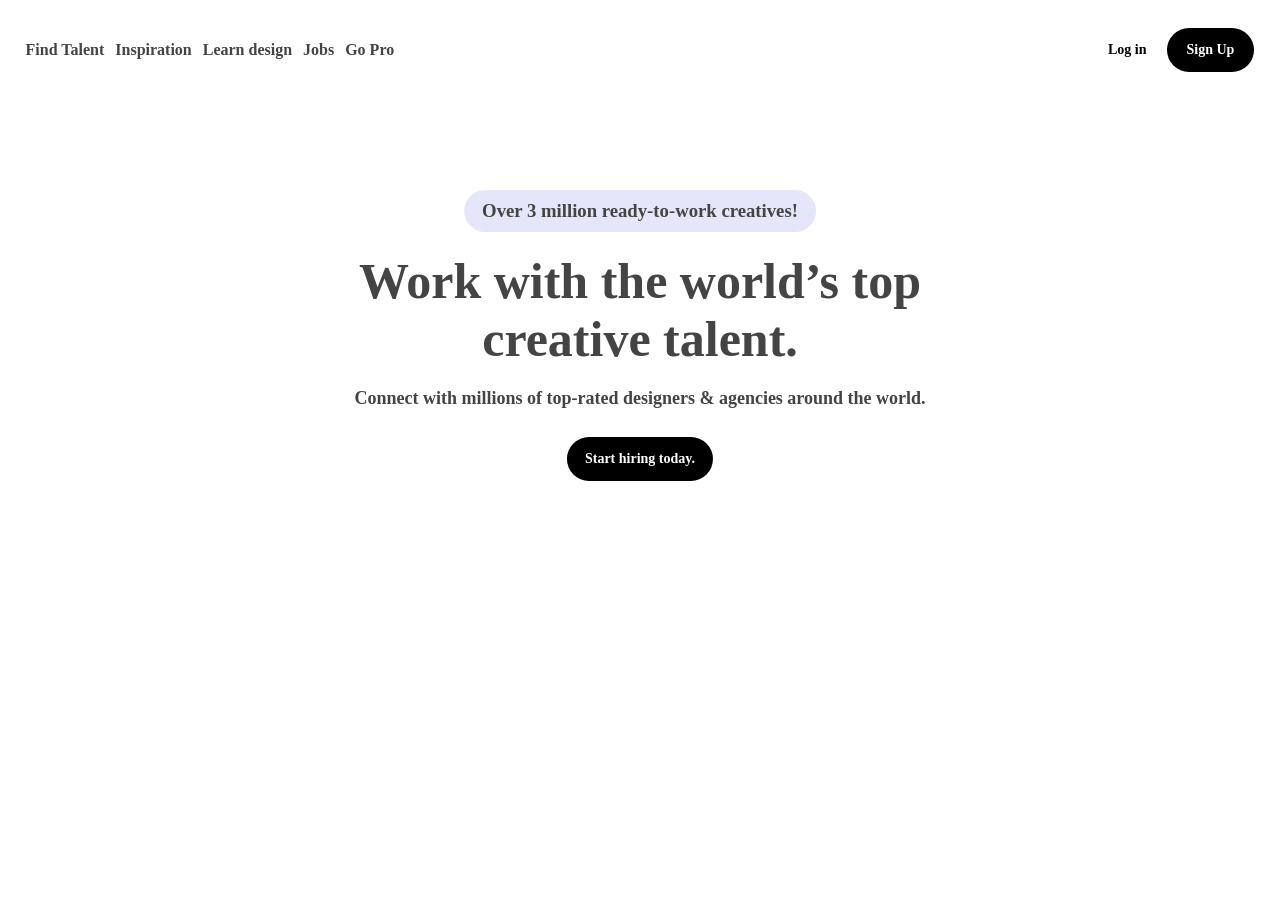
==== Dribble-Project/index.html @ ae2cf0aa "changes" ====
<!DOCTYPE html>
<html lang="en">
  <head>
    <meta charset="UTF-8" />
    <meta name="viewport" content="width=device-width, initial-scale=1.0" />
    <title>Dribble</title>
    <link rel="stylesheet" href="styles.css" />
  </head>
  <body>
    <div id="page-1">
      <div id="nav">
        <div id="nav-part-1">
          <h4>Find Talent</h4>
          <h4>Inspiration</h4>
          <h4>Learn design</h4>
          <h4>Jobs</h4>
          <h4>Go Pro</h4>
        </div>
        <img
          src="https://logos-world.net/wp-content/uploads/2023/09/Dribbble-Logo.jpg"
          alt=""
        />
        <div id="nav-part-2">
          <button>Log in</button>
          <button>Sign Up</button>
        </div>
      </div>
      <div id="content">
        <h3>Over 3 million ready-to-work creatives!</h3>
        <h1>
          Work with the world’s top <br />
          creative talent.
        </h1>
        <h4>
          Connect with millions of top-rated designers & agencies around the
          world.
        </h4>
        <button>Start hiring today.</button>
      </div>
      <div id="page-2"></div>
    </div>
  </body>
</html>
---- Dribble-Project/styles.css ----
* {
  margin: 0;
  padding: 0;
  box-sizing: border-box;
}
html,
body {
  width: 100%;
  height: 100%;
  font-family: "Poppins Light";
  color: #444;
}
#page-1 {
  height: 100%;
  width: 100%;
}
#page-1 #nav {
  height: 100px;
  width: 100%;
  display: flex;
  justify-content: space-between;
  align-items: center;
  padding: 2vw 2vw;
}
#nav-part-1 {
  height: 40px;
  width: 30%;
  display: flex;
  align-items: center;
  justify-content: space-between;
}
#nav img {
  height: 60px;
}
#nav-part-2 {
  height: 40px;
  width: 30%;
  display: flex;
  justify-content: flex-end;
  align-items: center;
}
#nav-part-2 button {
  padding: 14px 20px;
  border-radius: 50px;
  font-weight: 600;
  font-family: Poppins;
  font-size: 14px;
  border: none;
  background-color: black;
  color: white;
  cursor: pointer;
}
#nav-part-2 button:nth-child(1) {
  background-color: transparent;
  color: black;
}
#page-1 #content {
  height: calc(100% - 100px);
  width: 100%;
  /* background-color: red; */
  padding-top: 90px;
}
#content h3 {
  display: inline-block;
  background-color: lavender;
  position: relative;
  left: 50%;
  transform: translateX(-50%);
  padding: 10px 18px;
  border-radius: 50px;
  animation: content-h3-color 15s infinite alternate ease-in-out;
}
@keyframes content-h3-color {
  0% {
    background-color: #e6e6fa;
  }
  25% {
    background-color: #ffd1dc;
  }
  50% {
    background-color: #b5ead7;
  }
  75% {
    background-color: #c7ceea;
  }
  100% {
    background-color: #fff1ba;
  }
}
#content h1 {
  text-align: center;
  padding: 20px;
  font-size: 50px;
}
#content h4 {
  font-size: 18px;
  text-align: center;
}
#content button {
  padding: 14px 20px;
  border-radius: 50px;
  font-weight: 600;
  font-family: Poppins;
  font-size: 14px;
  border: none;
  background-color: black;
  color: white;
  cursor: pointer;
  position: relative;
  left: 50%;
  transform: translateX(-50%);
  padding: 14px 18px;
  margin-top: 28px;
  border-radius: 50px;
}
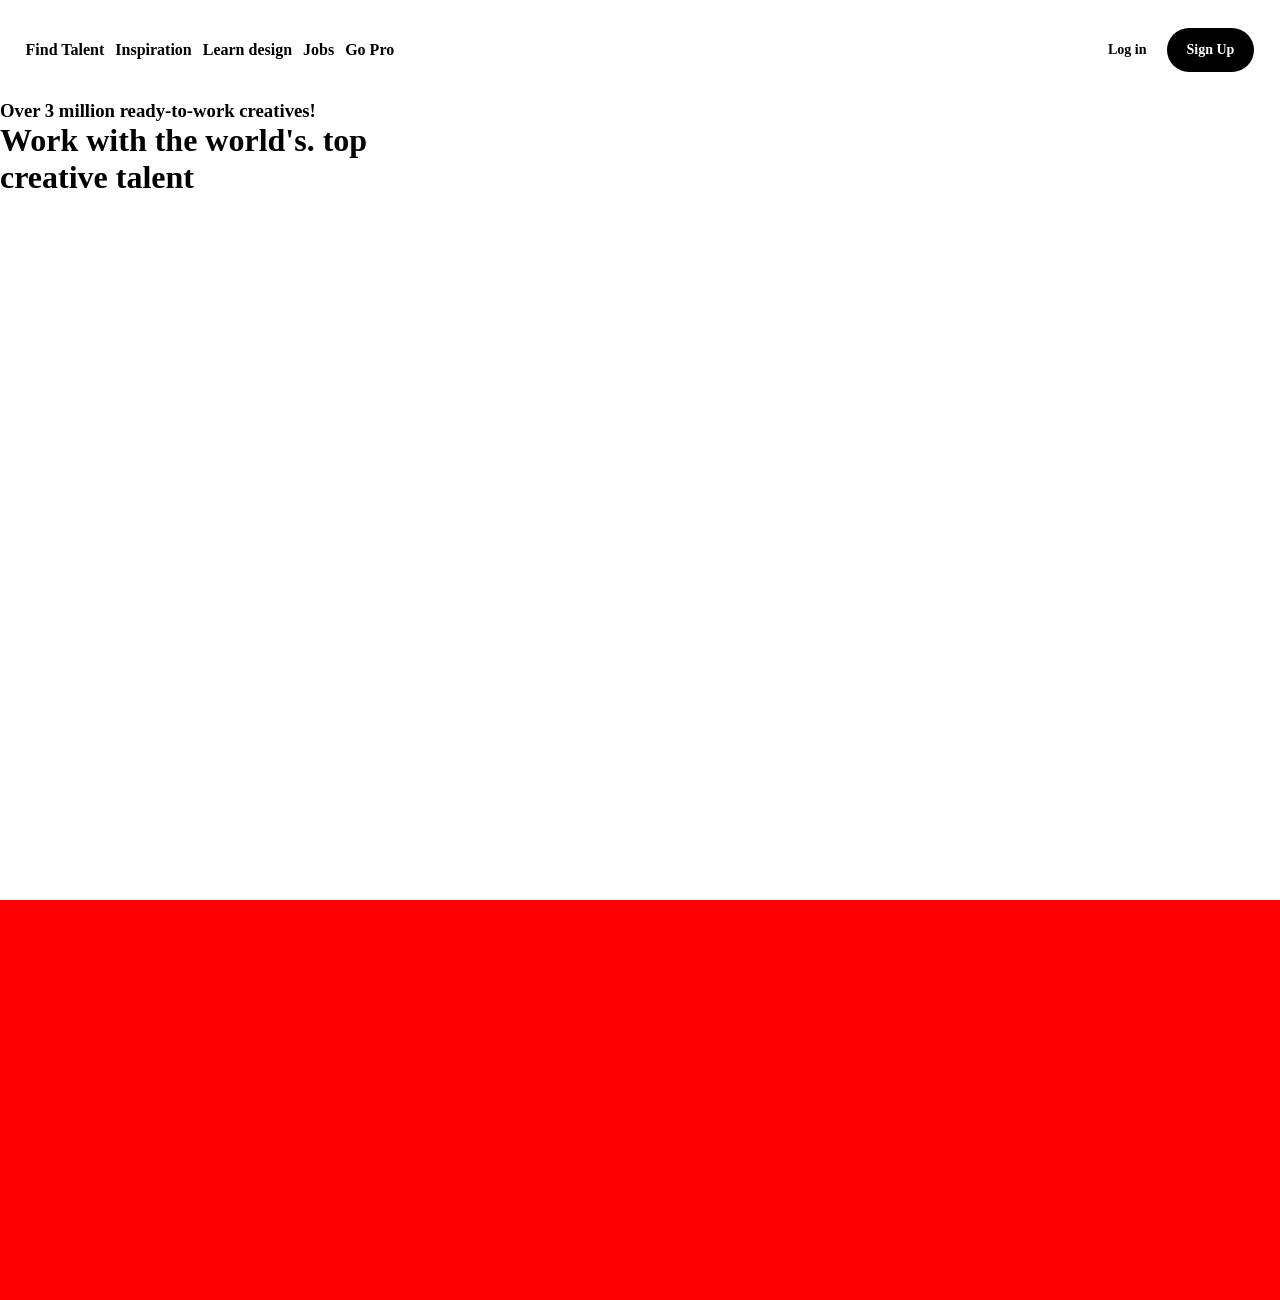
==== commit 6bec30e0: "changes" ====
--- a/Dribble-Project/index.html
+++ b/Dribble-Project/index.html
@@ -7,37 +7,31 @@
     <link rel="stylesheet" href="styles.css" />
   </head>
   <body>
-    <div id="page-1">
-      <div id="nav">
-        <div id="nav-part-1">
-          <h4>Find Talent</h4>
-          <h4>Inspiration</h4>
-          <h4>Learn design</h4>
-          <h4>Jobs</h4>
-          <h4>Go Pro</h4>
+      <div id="page-1">
+        <div id="nav">
+          <div id="nav-part-1">
+            <h4>Find Talent</h4>
+            <h4>Inspiration</h4>
+            <h4>Learn design</h4>
+            <h4>Jobs</h4>
+            <h4>Go Pro</h4>
+          </div>
+          <img src="https://logos-world.net/wp-content/uploads/2023/09/Dribbble-Logo.jpg" alt="">
+          <div id="nav-part-2">
+            <button>Log in</button>
+            <button>Sign Up</button>
+          </div>
         </div>
-        <img
-          src="https://logos-world.net/wp-content/uploads/2023/09/Dribbble-Logo.jpg"
-          alt=""
-        />
-        <div id="nav-part-2">
-          <button>Log in</button>
-          <button>Sign Up</button>
+        <div id="content">
+           <h3>Over 3 million ready-to-work creatives!</h3>
+           <h1>Work with the world's. top <br/>creative talent</h1>
+        </div>
+        <div id="emp">
+          <div class="elem"></div>
+          <div class="elem"></div>
+          <div class="elem"></div>
+          <div class="elem"></div>
         </div>
       </div>
-      <div id="content">
-        <h3>Over 3 million ready-to-work creatives!</h3>
-        <h1>
-          Work with the world’s top <br />
-          creative talent.
-        </h1>
-        <h4>
-          Connect with millions of top-rated designers & agencies around the
-          world.
-        </h4>
-        <button>Start hiring today.</button>
-      </div>
-      <div id="page-2"></div>
-    </div>
   </body>
 </html>
--- a/Dribble-Project/styles.css
+++ b/Dribble-Project/styles.css
@@ -8,7 +8,6 @@
   width: 100%;
   height: 100%;
   font-family: "Poppins Light";
-  color: #444;
 }
 #page-1 {
   height: 100%;
@@ -29,7 +28,7 @@
   align-items: center;
   justify-content: space-between;
 }
-#nav img {
+#nav img{
   height: 60px;
 }
 #nav-part-2 {
@@ -39,18 +38,18 @@
   justify-content: flex-end;
   align-items: center;
 }
-#nav-part-2 button {
-  padding: 14px 20px;
-  border-radius: 50px;
-  font-weight: 600;
-  font-family: Poppins;
-  font-size: 14px;
-  border: none;
-  background-color: black;
-  color: white;
-  cursor: pointer;
+#nav-part-2 button{
+padding: 14px 20px;
+border-radius: 50px;
+font-weight: 600;
+font-family: Poppins;
+font-size: 14px;
+border: none;
+background-color: black;
+color: white;
+cursor: pointer;
 }
-#nav-part-2 button:nth-child(1) {
+#nav-part-2 button:nth-child(1){
   background-color: transparent;
   color: black;
 }
@@ -58,58 +57,9 @@
   height: calc(100% - 100px);
   width: 100%;
   /* background-color: red; */
-  padding-top: 90px;
 }
-#content h3 {
-  display: inline-block;
-  background-color: lavender;
-  position: relative;
-  left: 50%;
-  transform: translateX(-50%);
-  padding: 10px 18px;
-  border-radius: 50px;
-  animation: content-h3-color 15s infinite alternate ease-in-out;
-}
-@keyframes content-h3-color {
-  0% {
-    background-color: #e6e6fa;
-  }
-  25% {
-    background-color: #ffd1dc;
-  }
-  50% {
-    background-color: #b5ead7;
-  }
-  75% {
-    background-color: #c7ceea;
-  }
-  100% {
-    background-color: #fff1ba;
-  }
-}
-#content h1 {
-  text-align: center;
-  padding: 20px;
-  font-size: 50px;
-}
-#content h4 {
-  font-size: 18px;
-  text-align: center;
-}
-#content button {
-  padding: 14px 20px;
-  border-radius: 50px;
-  font-weight: 600;
-  font-family: Poppins;
-  font-size: 14px;
-  border: none;
-  background-color: black;
-  color: white;
-  cursor: pointer;
-  position: relative;
-  left: 50%;
-  transform: translateX(-50%);
-  padding: 14px 18px;
-  margin-top: 28px;
-  border-radius: 50px;
-}
+#emp{
+  width: 100%;
+  height: 400px;
+  background-color: red;
+}
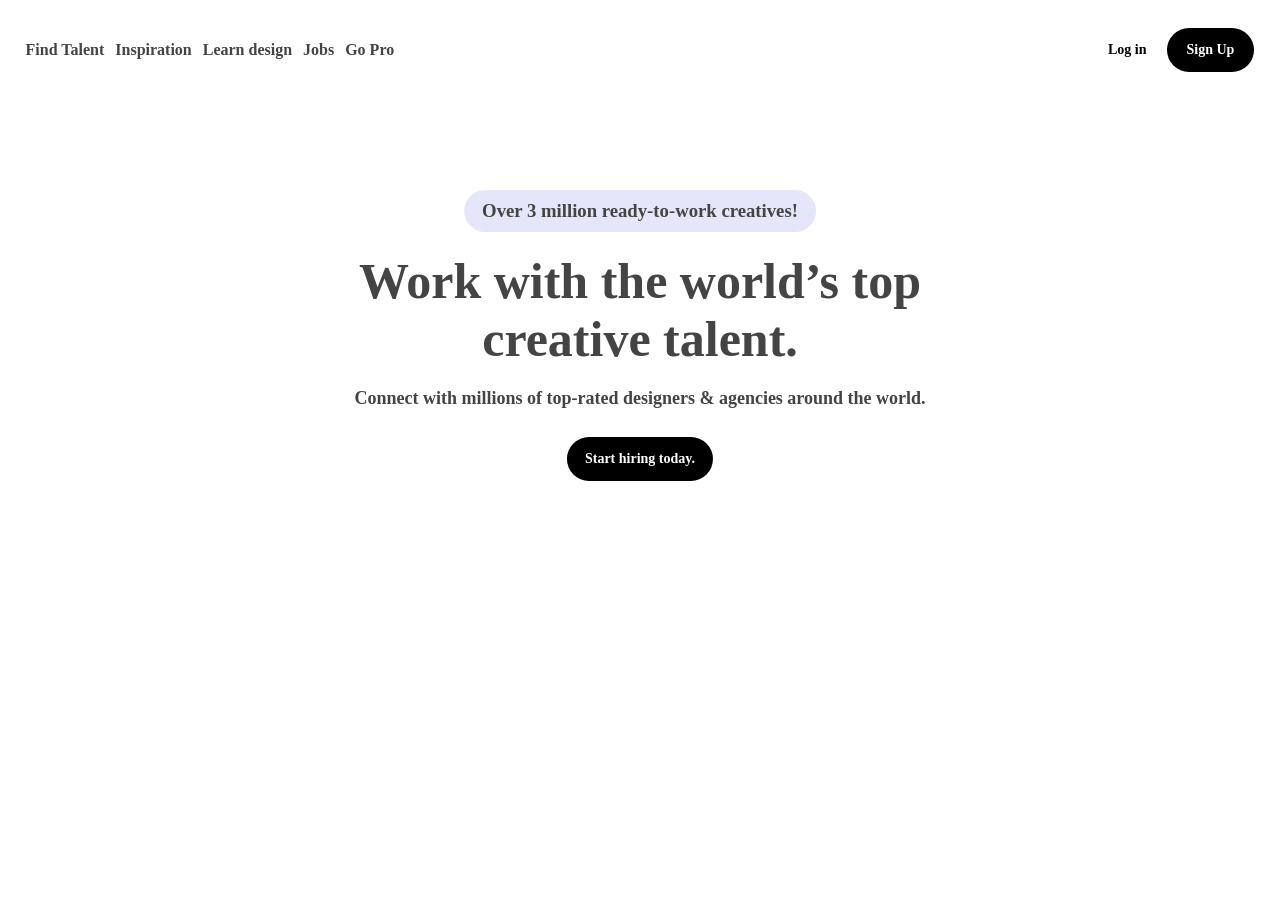
==== commit 36591df9: "Merge branch 'master' of https://github.com/Aryan-Atom/Stylized-Websites" ====
--- a/Dribble-Project/index.html
+++ b/Dribble-Project/index.html
@@ -7,31 +7,37 @@
     <link rel="stylesheet" href="styles.css" />
   </head>
   <body>
-      <div id="page-1">
-        <div id="nav">
-          <div id="nav-part-1">
-            <h4>Find Talent</h4>
-            <h4>Inspiration</h4>
-            <h4>Learn design</h4>
-            <h4>Jobs</h4>
-            <h4>Go Pro</h4>
-          </div>
-          <img src="https://logos-world.net/wp-content/uploads/2023/09/Dribbble-Logo.jpg" alt="">
-          <div id="nav-part-2">
-            <button>Log in</button>
-            <button>Sign Up</button>
-          </div>
+    <div id="page-1">
+      <div id="nav">
+        <div id="nav-part-1">
+          <h4>Find Talent</h4>
+          <h4>Inspiration</h4>
+          <h4>Learn design</h4>
+          <h4>Jobs</h4>
+          <h4>Go Pro</h4>
         </div>
-        <div id="content">
-           <h3>Over 3 million ready-to-work creatives!</h3>
-           <h1>Work with the world's. top <br/>creative talent</h1>
-        </div>
-        <div id="emp">
-          <div class="elem"></div>
-          <div class="elem"></div>
-          <div class="elem"></div>
-          <div class="elem"></div>
+        <img
+          src="https://logos-world.net/wp-content/uploads/2023/09/Dribbble-Logo.jpg"
+          alt=""
+        />
+        <div id="nav-part-2">
+          <button>Log in</button>
+          <button>Sign Up</button>
         </div>
       </div>
+      <div id="content">
+        <h3>Over 3 million ready-to-work creatives!</h3>
+        <h1>
+          Work with the world’s top <br />
+          creative talent.
+        </h1>
+        <h4>
+          Connect with millions of top-rated designers & agencies around the
+          world.
+        </h4>
+        <button>Start hiring today.</button>
+      </div>
+      <div id="page-2"></div>
+    </div>
   </body>
 </html>
--- a/Dribble-Project/styles.css
+++ b/Dribble-Project/styles.css
@@ -8,6 +8,7 @@
   width: 100%;
   height: 100%;
   font-family: "Poppins Light";
+  color: #444;
 }
 #page-1 {
   height: 100%;
@@ -28,7 +29,7 @@
   align-items: center;
   justify-content: space-between;
 }
-#nav img{
+#nav img {
   height: 60px;
 }
 #nav-part-2 {
@@ -38,18 +39,18 @@
   justify-content: flex-end;
   align-items: center;
 }
-#nav-part-2 button{
-padding: 14px 20px;
-border-radius: 50px;
-font-weight: 600;
-font-family: Poppins;
-font-size: 14px;
-border: none;
-background-color: black;
-color: white;
-cursor: pointer;
+#nav-part-2 button {
+  padding: 14px 20px;
+  border-radius: 50px;
+  font-weight: 600;
+  font-family: Poppins;
+  font-size: 14px;
+  border: none;
+  background-color: black;
+  color: white;
+  cursor: pointer;
 }
-#nav-part-2 button:nth-child(1){
+#nav-part-2 button:nth-child(1) {
   background-color: transparent;
   color: black;
 }
@@ -57,6 +58,60 @@
   height: calc(100% - 100px);
   width: 100%;
   /* background-color: red; */
+  padding-top: 90px;
+}
+#content h3 {
+  display: inline-block;
+  background-color: lavender;
+  position: relative;
+  left: 50%;
+  transform: translateX(-50%);
+  padding: 10px 18px;
+  border-radius: 50px;
+  animation: content-h3-color 15s infinite alternate ease-in-out;
+}
+@keyframes content-h3-color {
+  0% {
+    background-color: #e6e6fa;
+  }
+  25% {
+    background-color: #ffd1dc;
+  }
+  50% {
+    background-color: #b5ead7;
+  }
+  75% {
+    background-color: #c7ceea;
+  }
+  100% {
+    background-color: #fff1ba;
+  }
+}
+#content h1 {
+  text-align: center;
+  padding: 20px;
+  font-size: 50px;
+}
+#content h4 {
+  font-size: 18px;
+  text-align: center;
+}
+#content button {
+  padding: 14px 20px;
+  border-radius: 50px;
+  font-weight: 600;
+  font-family: Poppins;
+  font-size: 14px;
+  border: none;
+  background-color: black;
+  color: white;
+  cursor: pointer;
+  position: relative;
+  left: 50%;
+  transform: translateX(-50%);
+  padding: 14px 18px;
+  margin-top: 28px;
+  border-radius: 50px;
 }
 #emp{
   width: 100%;
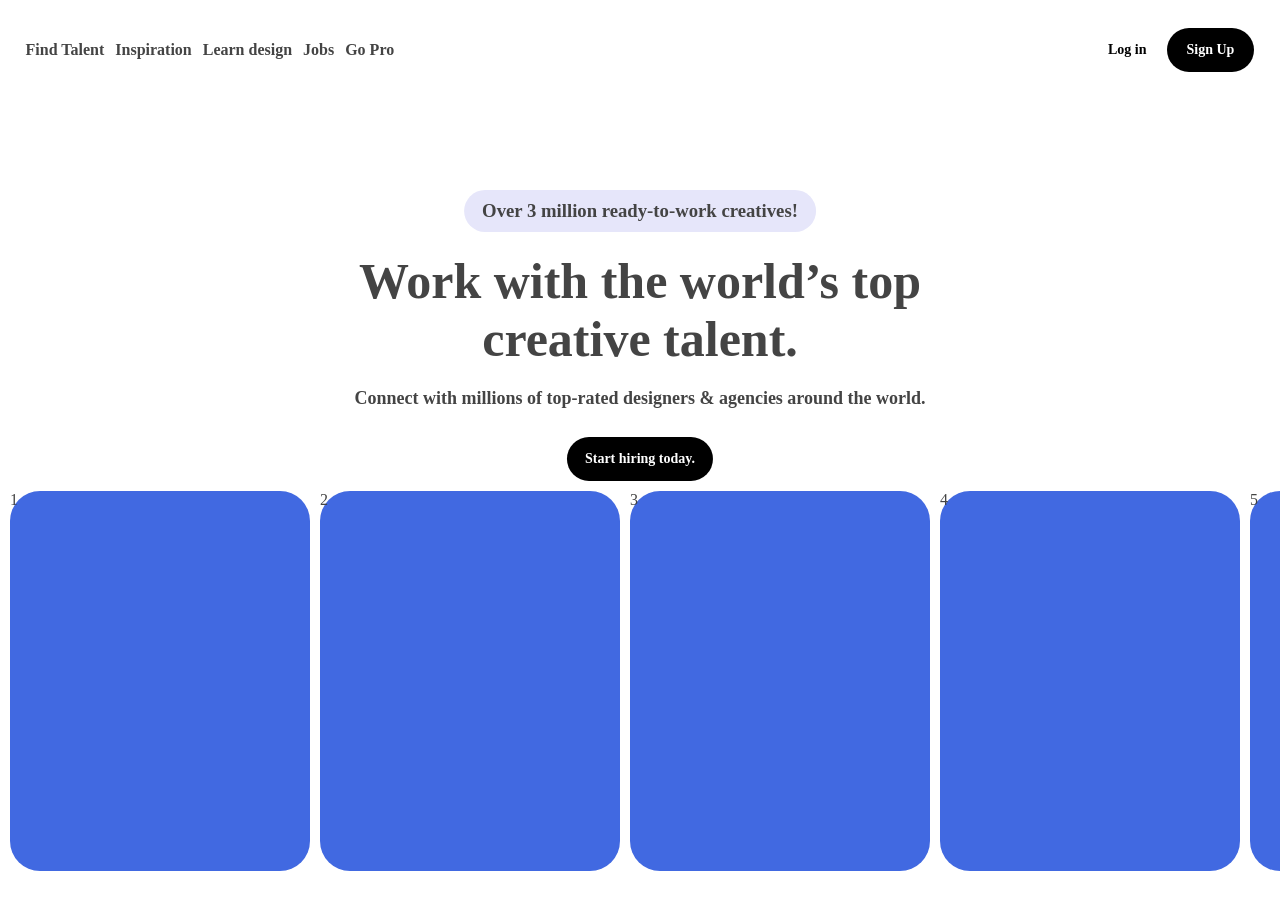
==== commit 72a3348e: "marquee" ====
--- a/Dribble-Project/index.html
+++ b/Dribble-Project/index.html
@@ -36,8 +36,30 @@
           world.
         </h4>
         <button>Start hiring today.</button>
+        <div id="page-2">
+          <div class="elem">1</div>
+          <div class="elem">2</div>
+          <div class="elem">3</div>
+          <div class="elem">4</div>
+          <div class="elem">5</div>
+          <div class="elem">6</div>
+          <div class="elem">7</div>
+          <div class="elem">8</div>
+          <div class="elem">9</div>
+          <div class="elem">10</div>
+          <!-- Duplicate for seamless loop -->
+          <div class="elem">1</div>
+          <div class="elem">2</div>
+          <div class="elem">3</div>
+          <div class="elem">4</div>
+          <div class="elem">5</div>
+          <div class="elem">6</div>
+          <div class="elem">7</div>
+          <div class="elem">8</div>
+          <div class="elem">9</div>
+          <div class="elem">10</div>
+        </div>
       </div>
-      <div id="page-2"></div>
     </div>
   </body>
 </html>
--- a/Dribble-Project/styles.css
+++ b/Dribble-Project/styles.css
@@ -113,8 +113,30 @@
   margin-top: 28px;
   border-radius: 50px;
 }
-#emp{
+#page-2 {
   width: 100%;
   height: 400px;
-  background-color: red;
+  /* background-color: red; */
+  padding: 10px;
+  white-space: nowrap;
+  overflow-y: hidden;
+  overflow-x: hidden;
+}
+.elem {
+  display: inline-block;
+  height: 100%;
+  margin-right: 6px;
+  width: 300px;
+  background-color: royalblue;
+  border-radius: 30px;
+ animation: slideLeft 20s linear infinite;
+}
+
+@keyframes slideLeft {
+  from {
+    transform: translateX(0);
+  }
+  to {
+    transform: translateX(-3105px); 
+  }
 }
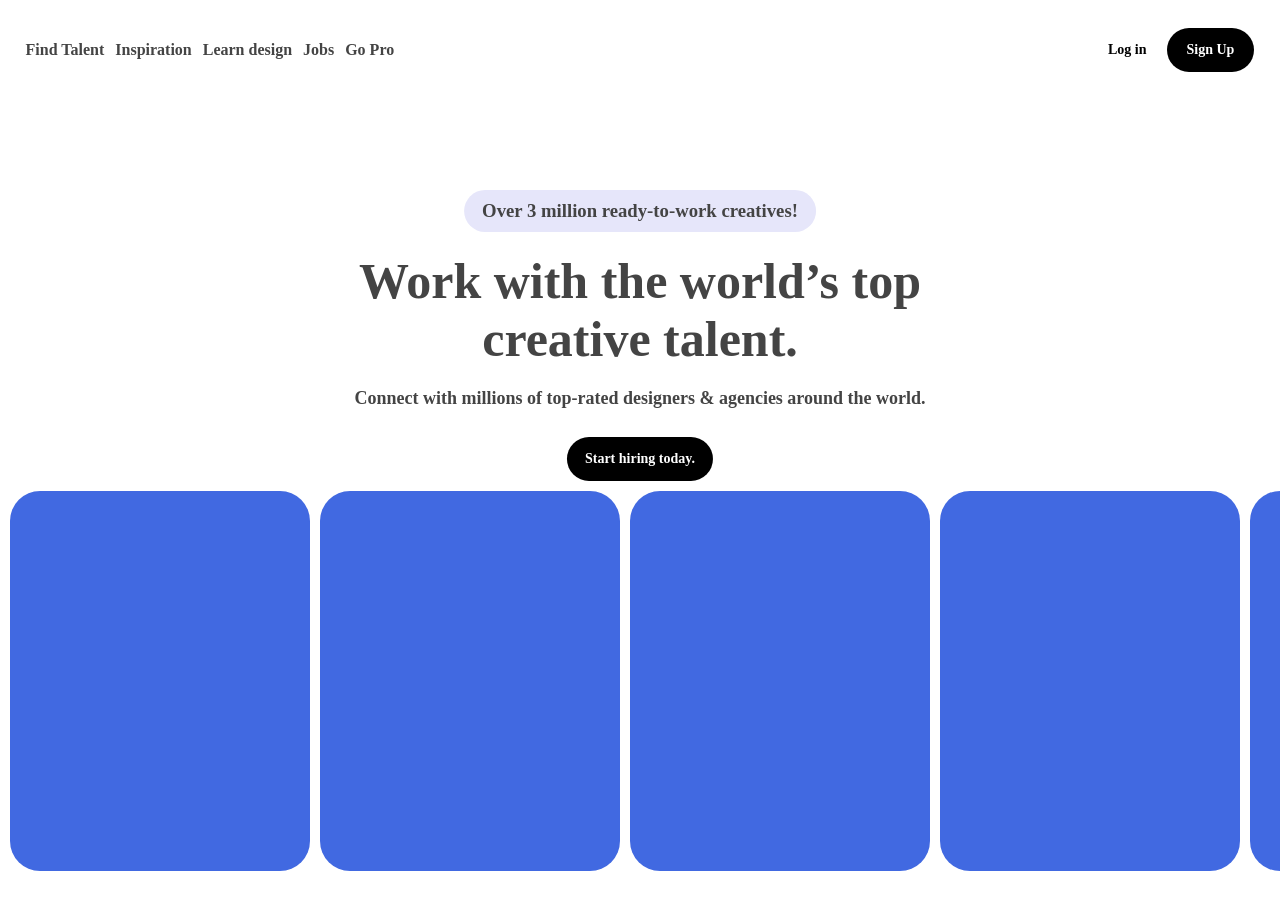
==== commit 02e6e461: "Marquee" ====
--- a/Dribble-Project/index.html
+++ b/Dribble-Project/index.html
@@ -37,27 +37,27 @@
         </h4>
         <button>Start hiring today.</button>
         <div id="page-2">
-          <div class="elem">1</div>
-          <div class="elem">2</div>
-          <div class="elem">3</div>
-          <div class="elem">4</div>
-          <div class="elem">5</div>
-          <div class="elem">6</div>
-          <div class="elem">7</div>
-          <div class="elem">8</div>
-          <div class="elem">9</div>
-          <div class="elem">10</div>
+          <div class="elem"></div>
+          <div class="elem"></div>
+          <div class="elem"></div>
+          <div class="elem"></div>
+          <div class="elem"></div>
+          <div class="elem"></div>
+          <div class="elem"></div>
+          <div class="elem"></div>
+          <div class="elem"></div>
+          <div class="elem"></div>
           <!-- Duplicate for seamless loop -->
-          <div class="elem">1</div>
-          <div class="elem">2</div>
-          <div class="elem">3</div>
-          <div class="elem">4</div>
-          <div class="elem">5</div>
-          <div class="elem">6</div>
-          <div class="elem">7</div>
-          <div class="elem">8</div>
-          <div class="elem">9</div>
-          <div class="elem">10</div>
+          <div class="elem"></div>
+          <div class="elem"></div>
+          <div class="elem"></div>
+          <div class="elem"></div>
+          <div class="elem"></div>
+          <div class="elem"></div>
+          <div class="elem"></div>
+          <div class="elem"></div>
+          <div class="elem"></div>
+          <div class="elem"></div>
         </div>
       </div>
     </div>
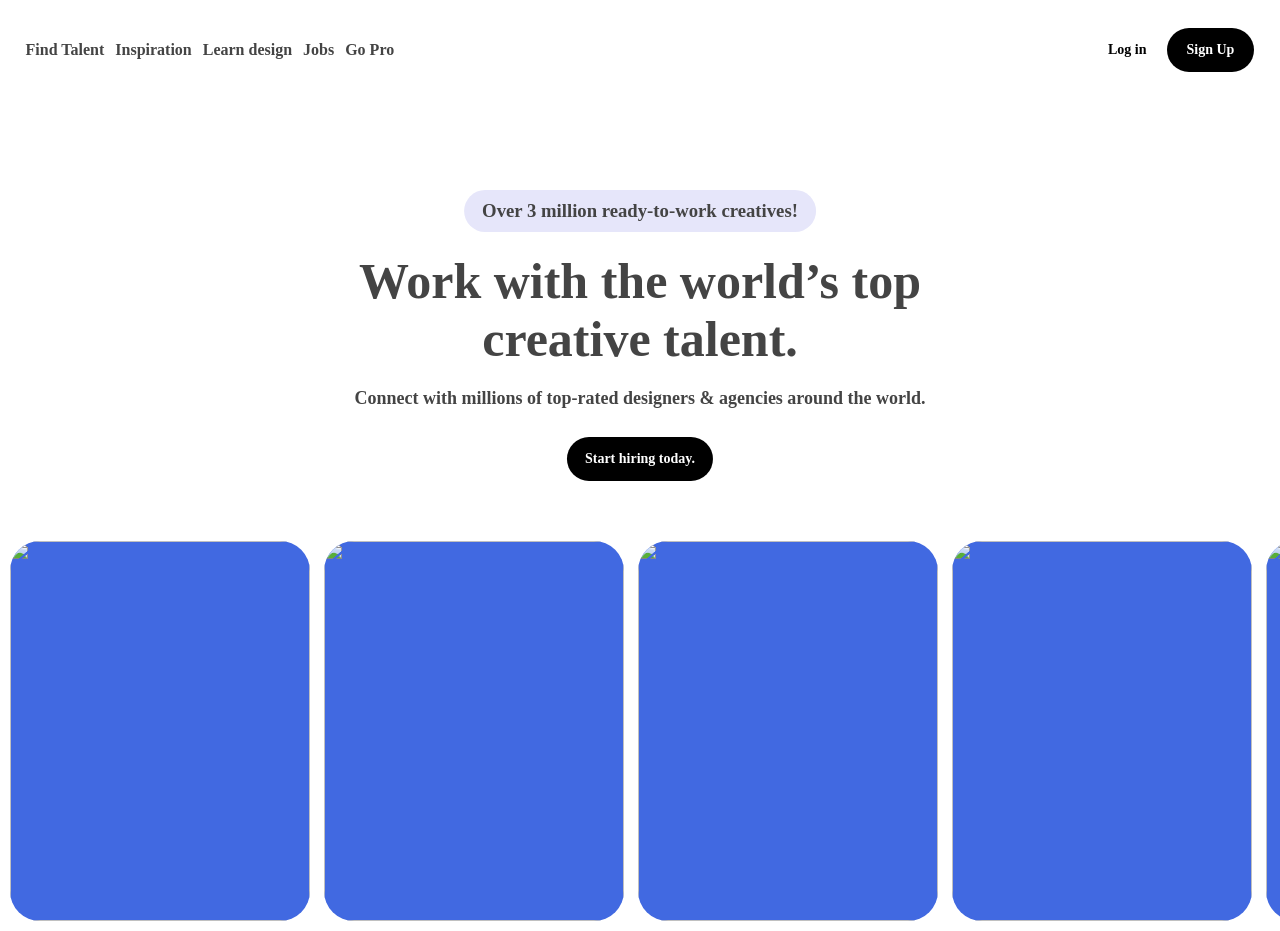
==== commit 35f3d7dd: "marquee" ====
--- a/Dribble-Project/index.html
+++ b/Dribble-Project/index.html
@@ -36,28 +36,128 @@
           world.
         </h4>
         <button>Start hiring today.</button>
-        <div id="page-2">
-          <div class="elem"></div>
-          <div class="elem"></div>
-          <div class="elem"></div>
-          <div class="elem"></div>
-          <div class="elem"></div>
-          <div class="elem"></div>
-          <div class="elem"></div>
-          <div class="elem"></div>
-          <div class="elem"></div>
-          <div class="elem"></div>
+        <div id="marquee">
+          <div class="elem">
+            <img
+              src="https://images.unsplash.com/photo-1717381814683-04784b2bf00c?q=80&w=687&auto=format&fit=crop&ixlib=rb-4.1.0&ixid=M3wxMjA3fDB8MHxwaG90by1wYWdlfHx8fGVufDB8fHx8fA%3D%3D"
+              alt=""
+            />
+          </div>
+          <div class="elem">
+            <img
+              src="https://images.unsplash.com/photo-1718251472340-bd7b09c20ac3?q=80&w=687&auto=format&fit=crop&ixlib=rb-4.1.0&ixid=M3wxMjA3fDB8MHxwaG90by1wYWdlfHx8fGVufDB8fHx8fA%3D%3D"
+              alt=""
+            />
+          </div>
+          <div class="elem">
+            <img
+              src="https://images.unsplash.com/photo-1600984575359-310ae7b6bdf2?q=80&w=764&auto=format&fit=crop&ixlib=rb-4.1.0&ixid=M3wxMjA3fDB8MHxwaG90by1wYWdlfHx8fGVufDB8fHx8fA%3D%3D"
+              alt=""
+            />
+          </div>
+          <div class="elem">
+            <img
+              src="https://images.unsplash.com/photo-1577912931989-cf038df56a56?q=80&w=687&auto=format&fit=crop&ixlib=rb-4.1.0&ixid=M3wxMjA3fDB8MHxwaG90by1wYWdlfHx8fGVufDB8fHx8fA%3D%3D"
+              alt=""
+            />
+          </div>
+          <div class="elem">
+            <img
+              src="https://images.unsplash.com/photo-1630888314374-48df708b48de?q=80&w=687&auto=format&fit=crop&ixlib=rb-4.1.0&ixid=M3wxMjA3fDB8MHxwaG90by1wYWdlfHx8fGVufDB8fHx8fA%3D%3D"
+              alt=""
+            />
+          </div>
+          <div class="elem">
+            <img
+              src="https://images.unsplash.com/photo-1741605037045-516447152dfa?w=500&auto=format&fit=crop&q=60&ixlib=rb-4.1.0&ixid=M3wxMjA3fDB8MHxwaG90by1yZWxhdGVkfDY2fHx8ZW58MHx8fHx8"
+              alt=""
+            />
+          </div>
+          <div class="elem">
+            <img
+              src="https://images.unsplash.com/photo-1650391182081-db5633b85cd3?q=80&w=687&auto=format&fit=crop&ixlib=rb-4.1.0&ixid=M3wxMjA3fDB8MHxwaG90by1wYWdlfHx8fGVufDB8fHx8fA%3D%3D"
+              alt=""
+            />
+          </div>
+          <div class="elem">
+            <img
+              src="https://plus.unsplash.com/premium_photo-1664875849194-0adbac28529f?q=80&w=687&auto=format&fit=crop&ixlib=rb-4.1.0&ixid=M3wxMjA3fDB8MHxwaG90by1wYWdlfHx8fGVufDB8fHx8fA%3D%3D"
+              alt=""
+            />
+          </div>
+          <div class="elem">
+            <img
+              src="https://plus.unsplash.com/premium_photo-1671718110186-a58852cc06fd?q=80&w=687&auto=format&fit=crop&ixlib=rb-4.1.0&ixid=M3wxMjA3fDB8MHxwaG90by1wYWdlfHx8fGVufDB8fHx8fA%3D%3D"
+              alt=""
+            />
+          </div>
+          <div class="elem">
+            <img
+              src="https://plus.unsplash.com/premium_photo-1708110769839-035a7081fba7?q=80&w=692&auto=format&fit=crop&ixlib=rb-4.1.0&ixid=M3wxMjA3fDB8MHxwaG90by1wYWdlfHx8fGVufDB8fHx8fA%3D%3D"
+              alt=""
+            />
+          </div>
           <!-- Duplicate for seamless loop -->
-          <div class="elem"></div>
-          <div class="elem"></div>
-          <div class="elem"></div>
-          <div class="elem"></div>
-          <div class="elem"></div>
-          <div class="elem"></div>
-          <div class="elem"></div>
-          <div class="elem"></div>
-          <div class="elem"></div>
-          <div class="elem"></div>
+                   <div class="elem">
+            <img
+              src="https://images.unsplash.com/photo-1717381814683-04784b2bf00c?q=80&w=687&auto=format&fit=crop&ixlib=rb-4.1.0&ixid=M3wxMjA3fDB8MHxwaG90by1wYWdlfHx8fGVufDB8fHx8fA%3D%3D"
+              alt=""
+            />
+          </div>
+          <div class="elem">
+            <img
+              src="https://images.unsplash.com/photo-1718251472340-bd7b09c20ac3?q=80&w=687&auto=format&fit=crop&ixlib=rb-4.1.0&ixid=M3wxMjA3fDB8MHxwaG90by1wYWdlfHx8fGVufDB8fHx8fA%3D%3D"
+              alt=""
+            />
+          </div>
+          <div class="elem">
+            <img
+              src="https://images.unsplash.com/photo-1600984575359-310ae7b6bdf2?q=80&w=764&auto=format&fit=crop&ixlib=rb-4.1.0&ixid=M3wxMjA3fDB8MHxwaG90by1wYWdlfHx8fGVufDB8fHx8fA%3D%3D"
+              alt=""
+            />
+          </div>
+          <div class="elem">
+            <img
+              src="https://images.unsplash.com/photo-1577912931989-cf038df56a56?q=80&w=687&auto=format&fit=crop&ixlib=rb-4.1.0&ixid=M3wxMjA3fDB8MHxwaG90by1wYWdlfHx8fGVufDB8fHx8fA%3D%3D"
+              alt=""
+            />
+          </div>
+          <div class="elem">
+            <img
+              src="https://images.unsplash.com/photo-1630888314374-48df708b48de?q=80&w=687&auto=format&fit=crop&ixlib=rb-4.1.0&ixid=M3wxMjA3fDB8MHxwaG90by1wYWdlfHx8fGVufDB8fHx8fA%3D%3D"
+              alt=""
+            />
+          </div>
+          <div class="elem">
+            <img
+              src="https://images.unsplash.com/photo-1741605037045-516447152dfa?w=500&auto=format&fit=crop&q=60&ixlib=rb-4.1.0&ixid=M3wxMjA3fDB8MHxwaG90by1yZWxhdGVkfDY2fHx8ZW58MHx8fHx8"
+              alt=""
+            />
+          </div>
+          <div class="elem">
+            <img
+              src="https://images.unsplash.com/photo-1650391182081-db5633b85cd3?q=80&w=687&auto=format&fit=crop&ixlib=rb-4.1.0&ixid=M3wxMjA3fDB8MHxwaG90by1wYWdlfHx8fGVufDB8fHx8fA%3D%3D"
+              alt=""
+            />
+          </div>
+          <div class="elem">
+            <img
+              src="https://plus.unsplash.com/premium_photo-1664875849194-0adbac28529f?q=80&w=687&auto=format&fit=crop&ixlib=rb-4.1.0&ixid=M3wxMjA3fDB8MHxwaG90by1wYWdlfHx8fGVufDB8fHx8fA%3D%3D"
+              alt=""
+            />
+          </div>
+          <div class="elem">
+            <img
+              src="https://plus.unsplash.com/premium_photo-1671718110186-a58852cc06fd?q=80&w=687&auto=format&fit=crop&ixlib=rb-4.1.0&ixid=M3wxMjA3fDB8MHxwaG90by1wYWdlfHx8fGVufDB8fHx8fA%3D%3D"
+              alt=""
+            />
+          </div>
+          <div class="elem">
+            <img
+              src="https://plus.unsplash.com/premium_photo-1708110769839-035a7081fba7?q=80&w=692&auto=format&fit=crop&ixlib=rb-4.1.0&ixid=M3wxMjA3fDB8MHxwaG90by1wYWdlfHx8fGVufDB8fHx8fA%3D%3D"
+              alt=""
+            />
+          </div>
         </div>
       </div>
     </div>
--- a/Dribble-Project/styles.css
+++ b/Dribble-Project/styles.css
@@ -113,7 +113,8 @@
   margin-top: 28px;
   border-radius: 50px;
 }
-#page-2 {
+#marquee {
+  margin-top: 50px;
   width: 100%;
   height: 400px;
   /* background-color: red; */
@@ -125,11 +126,17 @@
 .elem {
   display: inline-block;
   height: 100%;
-  margin-right: 6px;
+  margin-right: 10px;
   width: 300px;
   background-color: royalblue;
   border-radius: 30px;
- animation: slideLeft 20s linear infinite;
+ animation: slideLeft 25s linear infinite;
+ overflow: hidden;
+}
+.elem img{
+width: 100%;
+height: 100%;
+object-fit: cover;
 }
 
 @keyframes slideLeft {
@@ -137,6 +144,6 @@
     transform: translateX(0);
   }
   to {
-    transform: translateX(-3105px); 
+    transform: translateX(-3145px); 
   }
 }
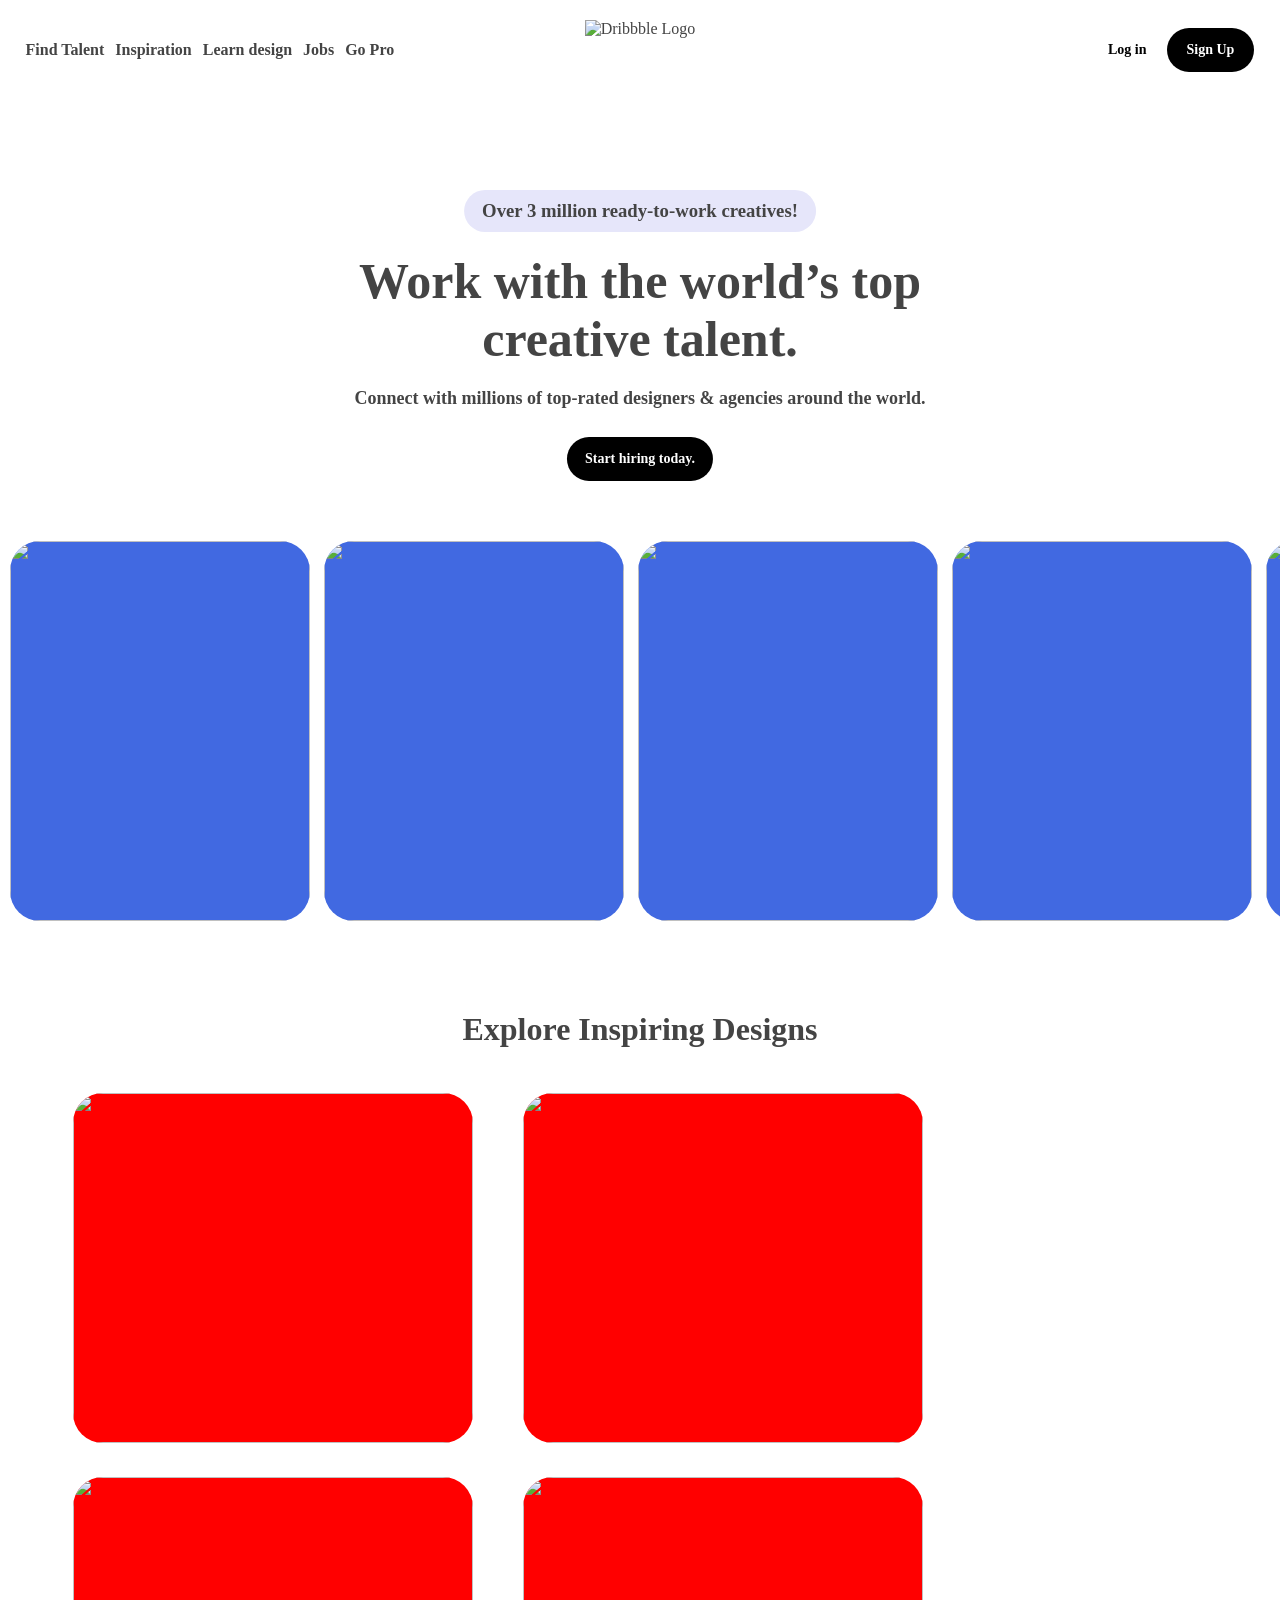
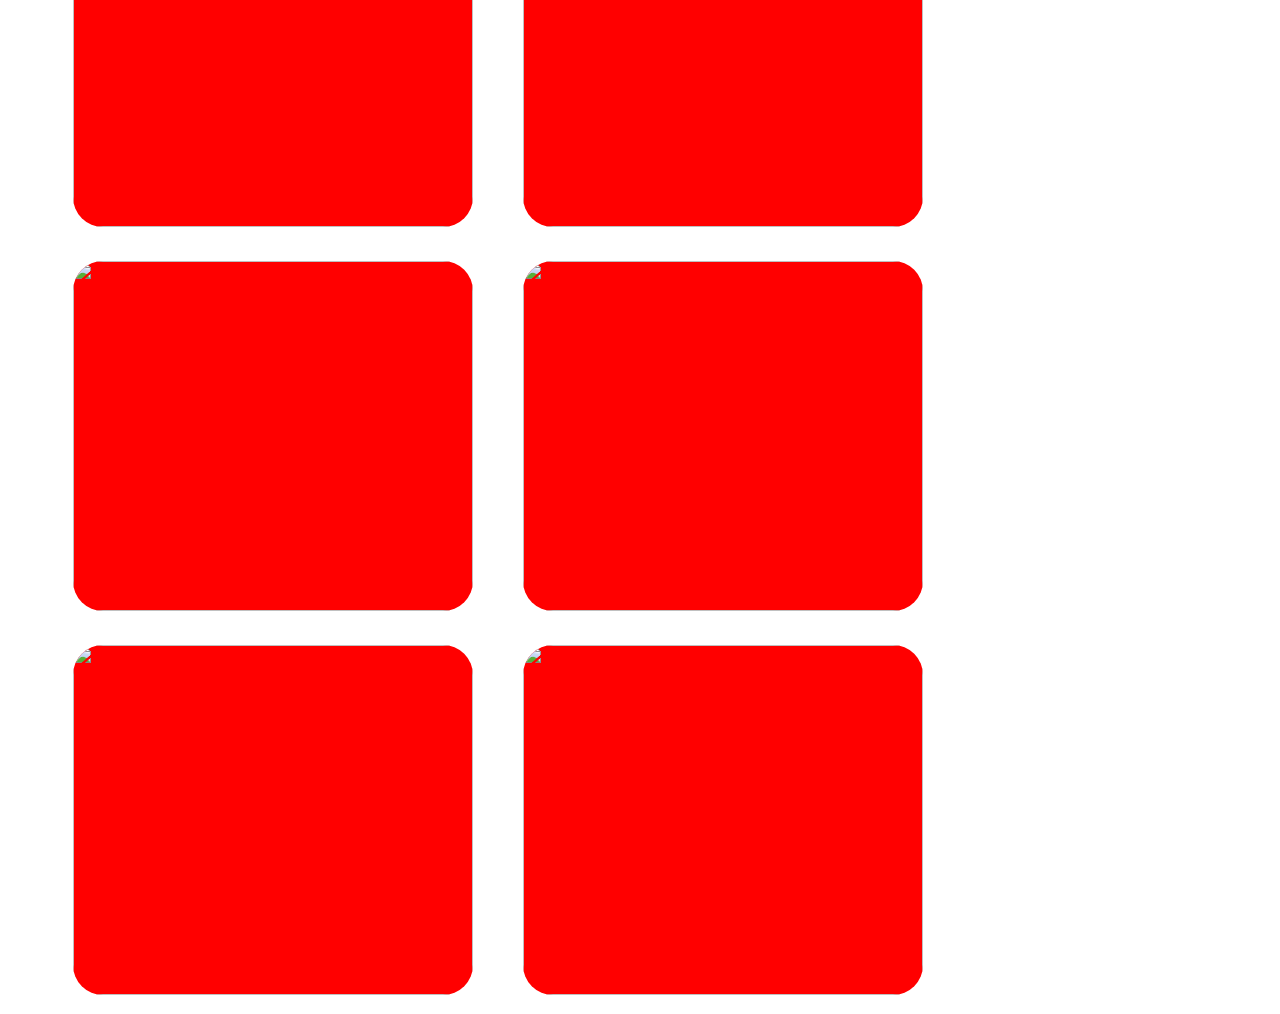
==== commit 076d593a: "changes" ====
--- a/Dribble-Project/index.html
+++ b/Dribble-Project/index.html
@@ -5,9 +5,15 @@
     <meta name="viewport" content="width=device-width, initial-scale=1.0" />
     <title>Dribble</title>
     <link rel="stylesheet" href="styles.css" />
+    <link
+      href="https://cdn.jsdelivr.net/npm/remixicon@4.5.0/fonts/remixicon.css"
+      rel="stylesheet"
+    />
   </head>
   <body>
+    <!-- Page 1 -->
     <div id="page-1">
+      <!-- Navigation -->
       <div id="nav">
         <div id="nav-part-1">
           <h4>Find Talent</h4>
@@ -18,13 +24,15 @@
         </div>
         <img
           src="https://logos-world.net/wp-content/uploads/2023/09/Dribbble-Logo.jpg"
-          alt=""
+          alt="Dribbble Logo"
         />
         <div id="nav-part-2">
           <button>Log in</button>
           <button>Sign Up</button>
         </div>
       </div>
+
+      <!-- Content -->
       <div id="content">
         <h3>Over 3 million ready-to-work creatives!</h3>
         <h1>
@@ -36,128 +44,248 @@
           world.
         </h4>
         <button>Start hiring today.</button>
+
+        <!-- Marquee -->
         <div id="marquee">
           <div class="elem">
             <img
-              src="https://images.unsplash.com/photo-1717381814683-04784b2bf00c?q=80&w=687&auto=format&fit=crop&ixlib=rb-4.1.0&ixid=M3wxMjA3fDB8MHxwaG90by1wYWdlfHx8fGVufDB8fHx8fA%3D%3D"
-              alt=""
-            />
-          </div>
-          <div class="elem">
-            <img
-              src="https://images.unsplash.com/photo-1718251472340-bd7b09c20ac3?q=80&w=687&auto=format&fit=crop&ixlib=rb-4.1.0&ixid=M3wxMjA3fDB8MHxwaG90by1wYWdlfHx8fGVufDB8fHx8fA%3D%3D"
-              alt=""
-            />
-          </div>
-          <div class="elem">
-            <img
-              src="https://images.unsplash.com/photo-1600984575359-310ae7b6bdf2?q=80&w=764&auto=format&fit=crop&ixlib=rb-4.1.0&ixid=M3wxMjA3fDB8MHxwaG90by1wYWdlfHx8fGVufDB8fHx8fA%3D%3D"
-              alt=""
-            />
-          </div>
-          <div class="elem">
-            <img
-              src="https://images.unsplash.com/photo-1577912931989-cf038df56a56?q=80&w=687&auto=format&fit=crop&ixlib=rb-4.1.0&ixid=M3wxMjA3fDB8MHxwaG90by1wYWdlfHx8fGVufDB8fHx8fA%3D%3D"
-              alt=""
-            />
-          </div>
-          <div class="elem">
-            <img
-              src="https://images.unsplash.com/photo-1630888314374-48df708b48de?q=80&w=687&auto=format&fit=crop&ixlib=rb-4.1.0&ixid=M3wxMjA3fDB8MHxwaG90by1wYWdlfHx8fGVufDB8fHx8fA%3D%3D"
-              alt=""
-            />
-          </div>
-          <div class="elem">
-            <img
-              src="https://images.unsplash.com/photo-1741605037045-516447152dfa?w=500&auto=format&fit=crop&q=60&ixlib=rb-4.1.0&ixid=M3wxMjA3fDB8MHxwaG90by1yZWxhdGVkfDY2fHx8ZW58MHx8fHx8"
-              alt=""
-            />
-          </div>
-          <div class="elem">
-            <img
-              src="https://images.unsplash.com/photo-1650391182081-db5633b85cd3?q=80&w=687&auto=format&fit=crop&ixlib=rb-4.1.0&ixid=M3wxMjA3fDB8MHxwaG90by1wYWdlfHx8fGVufDB8fHx8fA%3D%3D"
-              alt=""
-            />
-          </div>
-          <div class="elem">
-            <img
-              src="https://plus.unsplash.com/premium_photo-1664875849194-0adbac28529f?q=80&w=687&auto=format&fit=crop&ixlib=rb-4.1.0&ixid=M3wxMjA3fDB8MHxwaG90by1wYWdlfHx8fGVufDB8fHx8fA%3D%3D"
-              alt=""
-            />
-          </div>
-          <div class="elem">
-            <img
-              src="https://plus.unsplash.com/premium_photo-1671718110186-a58852cc06fd?q=80&w=687&auto=format&fit=crop&ixlib=rb-4.1.0&ixid=M3wxMjA3fDB8MHxwaG90by1wYWdlfHx8fGVufDB8fHx8fA%3D%3D"
-              alt=""
-            />
-          </div>
-          <div class="elem">
-            <img
-              src="https://plus.unsplash.com/premium_photo-1708110769839-035a7081fba7?q=80&w=692&auto=format&fit=crop&ixlib=rb-4.1.0&ixid=M3wxMjA3fDB8MHxwaG90by1wYWdlfHx8fGVufDB8fHx8fA%3D%3D"
-              alt=""
-            />
-          </div>
-          <!-- Duplicate for seamless loop -->
-                   <div class="elem">
-            <img
-              src="https://images.unsplash.com/photo-1717381814683-04784b2bf00c?q=80&w=687&auto=format&fit=crop&ixlib=rb-4.1.0&ixid=M3wxMjA3fDB8MHxwaG90by1wYWdlfHx8fGVufDB8fHx8fA%3D%3D"
-              alt=""
-            />
-          </div>
-          <div class="elem">
-            <img
-              src="https://images.unsplash.com/photo-1718251472340-bd7b09c20ac3?q=80&w=687&auto=format&fit=crop&ixlib=rb-4.1.0&ixid=M3wxMjA3fDB8MHxwaG90by1wYWdlfHx8fGVufDB8fHx8fA%3D%3D"
-              alt=""
-            />
-          </div>
-          <div class="elem">
-            <img
-              src="https://images.unsplash.com/photo-1600984575359-310ae7b6bdf2?q=80&w=764&auto=format&fit=crop&ixlib=rb-4.1.0&ixid=M3wxMjA3fDB8MHxwaG90by1wYWdlfHx8fGVufDB8fHx8fA%3D%3D"
-              alt=""
-            />
-          </div>
-          <div class="elem">
-            <img
-              src="https://images.unsplash.com/photo-1577912931989-cf038df56a56?q=80&w=687&auto=format&fit=crop&ixlib=rb-4.1.0&ixid=M3wxMjA3fDB8MHxwaG90by1wYWdlfHx8fGVufDB8fHx8fA%3D%3D"
-              alt=""
-            />
-          </div>
-          <div class="elem">
-            <img
-              src="https://images.unsplash.com/photo-1630888314374-48df708b48de?q=80&w=687&auto=format&fit=crop&ixlib=rb-4.1.0&ixid=M3wxMjA3fDB8MHxwaG90by1wYWdlfHx8fGVufDB8fHx8fA%3D%3D"
-              alt=""
-            />
-          </div>
-          <div class="elem">
-            <img
-              src="https://images.unsplash.com/photo-1741605037045-516447152dfa?w=500&auto=format&fit=crop&q=60&ixlib=rb-4.1.0&ixid=M3wxMjA3fDB8MHxwaG90by1yZWxhdGVkfDY2fHx8ZW58MHx8fHx8"
-              alt=""
-            />
-          </div>
-          <div class="elem">
-            <img
-              src="https://images.unsplash.com/photo-1650391182081-db5633b85cd3?q=80&w=687&auto=format&fit=crop&ixlib=rb-4.1.0&ixid=M3wxMjA3fDB8MHxwaG90by1wYWdlfHx8fGVufDB8fHx8fA%3D%3D"
-              alt=""
-            />
-          </div>
-          <div class="elem">
-            <img
-              src="https://plus.unsplash.com/premium_photo-1664875849194-0adbac28529f?q=80&w=687&auto=format&fit=crop&ixlib=rb-4.1.0&ixid=M3wxMjA3fDB8MHxwaG90by1wYWdlfHx8fGVufDB8fHx8fA%3D%3D"
-              alt=""
-            />
-          </div>
-          <div class="elem">
-            <img
-              src="https://plus.unsplash.com/premium_photo-1671718110186-a58852cc06fd?q=80&w=687&auto=format&fit=crop&ixlib=rb-4.1.0&ixid=M3wxMjA3fDB8MHxwaG90by1wYWdlfHx8fGVufDB8fHx8fA%3D%3D"
-              alt=""
-            />
-          </div>
-          <div class="elem">
-            <img
-              src="https://plus.unsplash.com/premium_photo-1708110769839-035a7081fba7?q=80&w=692&auto=format&fit=crop&ixlib=rb-4.1.0&ixid=M3wxMjA3fDB8MHxwaG90by1wYWdlfHx8fGVufDB8fHx8fA%3D%3D"
-              alt=""
-            />
-          </div>
+              src="https://images.unsplash.com/photo-1717381814683-04784b2bf00c?q=80&w=687&auto=format&fit=crop&ixlib=rb-4.1.0"
+              alt=""
+            />
+          </div>
+          <div class="elem">
+            <img
+              src="https://images.unsplash.com/photo-1718251472340-bd7b09c20ac3?q=80&w=687&auto=format&fit=crop&ixlib=rb-4.1.0"
+              alt=""
+            />
+          </div>
+          <div class="elem">
+            <img
+              src="https://images.unsplash.com/photo-1600984575359-310ae7b6bdf2?q=80&w=764&auto=format&fit=crop&ixlib=rb-4.1.0"
+              alt=""
+            />
+          </div>
+          <div class="elem">
+            <img
+              src="https://images.unsplash.com/photo-1577912931989-cf038df56a56?q=80&w=687&auto=format&fit=crop&ixlib=rb-4.1.0"
+              alt=""
+            />
+          </div>
+          <div class="elem">
+            <img
+              src="https://images.unsplash.com/photo-1630888314374-48df708b48de?q=80&w=687&auto=format&fit=crop&ixlib=rb-4.1.0"
+              alt=""
+            />
+          </div>
+          <div class="elem">
+            <img
+              src="https://images.unsplash.com/photo-1741605037045-516447152dfa?w=500&auto=format&fit=crop&q=60&ixlib=rb-4.1.0"
+              alt=""
+            />
+          </div>
+          <div class="elem">
+            <img
+              src="https://images.unsplash.com/photo-1650391182081-db5633b85cd3?q=80&w=687&auto=format&fit=crop&ixlib=rb-4.1.0"
+              alt=""
+            />
+          </div>
+          <div class="elem">
+            <img
+              src="https://plus.unsplash.com/premium_photo-1664875849194-0adbac28529f?q=80&w=687&auto=format&fit=crop&ixlib=rb-4.1.0"
+              alt=""
+            />
+          </div>
+          <div class="elem">
+            <img
+              src="https://plus.unsplash.com/premium_photo-1671718110186-a58852cc06fd?q=80&w=687&auto=format&fit=crop&ixlib=rb-4.1.0"
+              alt=""
+            />
+          </div>
+          <div class="elem">
+            <img
+              src="https://plus.unsplash.com/premium_photo-1708110769839-035a7081fba7?q=80&w=692&auto=format&fit=crop&ixlib=rb-4.1.0"
+              alt=""
+            />
+          </div>
+
+          <!-- Duplicate set for seamless loop (optional) -->
+          <div class="elem">
+            <img
+              src="https://images.unsplash.com/photo-1717381814683-04784b2bf00c?q=80&w=687&auto=format&fit=crop&ixlib=rb-4.1.0"
+              alt=""
+            />
+          </div>
+          <div class="elem">
+            <img
+              src="https://images.unsplash.com/photo-1718251472340-bd7b09c20ac3?q=80&w=687&auto=format&fit=crop&ixlib=rb-4.1.0"
+              alt=""
+            />
+          </div>
+          <div class="elem">
+            <img
+              src="https://images.unsplash.com/photo-1600984575359-310ae7b6bdf2?q=80&w=764&auto=format&fit=crop&ixlib=rb-4.1.0"
+              alt=""
+            />
+          </div>
+          <div class="elem">
+            <img
+              src="https://images.unsplash.com/photo-1577912931989-cf038df56a56?q=80&w=687&auto=format&fit=crop&ixlib=rb-4.1.0"
+              alt=""
+            />
+          </div>
+          <div class="elem">
+            <img
+              src="https://images.unsplash.com/photo-1630888314374-48df708b48de?q=80&w=687&auto=format&fit=crop&ixlib=rb-4.1.0"
+              alt=""
+            />
+          </div>
+          <div class="elem">
+            <img
+              src="https://images.unsplash.com/photo-1741605037045-516447152dfa?w=500&auto=format&fit=crop&q=60&ixlib=rb-4.1.0"
+              alt=""
+            />
+          </div>
+          <div class="elem">
+            <img
+              src="https://images.unsplash.com/photo-1650391182081-db5633b85cd3?q=80&w=687&auto=format&fit=crop&ixlib=rb-4.1.0"
+              alt=""
+            />
+          </div>
+          <div class="elem">
+            <img
+              src="https://plus.unsplash.com/premium_photo-1664875849194-0adbac28529f?q=80&w=687&auto=format&fit=crop&ixlib=rb-4.1.0"
+              alt=""
+            />
+          </div>
+          <div class="elem">
+            <img
+              src="https://plus.unsplash.com/premium_photo-1671718110186-a58852cc06fd?q=80&w=687&auto=format&fit=crop&ixlib=rb-4.1.0"
+              alt=""
+            />
+          </div>
+          <div class="elem">
+            <img
+              src="https://plus.unsplash.com/premium_photo-1708110769839-035a7081fba7?q=80&w=692&auto=format&fit=crop&ixlib=rb-4.1.0"
+              alt=""
+            />
+          </div>
+        </div>
+      </div>
+    </div>
+
+    <!-- Page 2 -->
+    <div id="page-2">
+      <h1>Explore Inspiring Designs</h1>
+
+      <div class="box">
+        <img
+          src="https://plus.unsplash.com/premium_photo-1681488482227-cb029b66ae97?q=80&w=1170&auto=format&fit=crop&ixlib=rb-4.1.0"
+          alt=""
+        />
+        <div class="box-bottom">
+          <h3>Productivity</h3>
+          <span>
+            <i class="ri-heart-3-line"></i>
+            <i class="ri-share-line"></i>
+          </span>
+        </div>
+      </div>
+
+      <div class="box">
+        <img
+          src="https://plus.unsplash.com/premium_photo-1678820985260-b8fd6b16e75a?q=80&w=1252&auto=format&fit=crop&ixlib=rb-4.1.0"
+          alt=""
+        />
+        <div class="box-bottom">
+          <h3>Creativity</h3>
+          <span>
+            <i class="ri-heart-3-line"></i>
+            <i class="ri-share-line"></i>
+          </span>
+        </div>
+      </div>
+
+      <div class="box">
+        <img
+          src="https://plus.unsplash.com/premium_photo-1696408290903-f5fae36fdb06?q=80&w=1170&auto=format&fit=crop&ixlib=rb-4.1.0"
+          alt=""
+        />
+        <div class="box-bottom">
+          <h3>Innovation</h3>
+          <span>
+            <i class="ri-heart-3-line"></i>
+            <i class="ri-share-line"></i>
+          </span>
+        </div>
+      </div>
+
+      <div class="box">
+        <img
+          src="https://plus.unsplash.com/premium_photo-1681487782381-5dd92bb94f74?q=80&w=1170&auto=format&fit=crop&ixlib=rb-4.1.0"
+          alt=""
+        />
+        <div class="box-bottom">
+          <h3>Design</h3>
+          <span>
+            <i class="ri-heart-3-line"></i>
+            <i class="ri-share-line"></i>
+          </span>
+        </div>
+      </div>
+
+      <div class="box">
+        <img
+          src="https://plus.unsplash.com/premium_photo-1753788348622-caea85636bde?q=80&w=1170&auto=format&fit=crop&ixlib=rb-4.1.0"
+          alt=""
+        />
+        <div class="box-bottom">
+          <h3>Minimalism</h3>
+          <span>
+            <i class="ri-heart-3-line"></i>
+            <i class="ri-share-line"></i>
+          </span>
+        </div>
+      </div>
+
+      <div class="box">
+        <img
+          src="https://plus.unsplash.com/premium_photo-1680713485967-6c23a3822743?q=80&w=1172&auto=format&fit=crop&ixlib=rb-4.1.0"
+          alt=""
+        />
+        <div class="box-bottom">
+          <h3>Branding</h3>
+          <span>
+            <i class="ri-heart-3-line"></i>
+            <i class="ri-share-line"></i>
+          </span>
+        </div>
+      </div>
+
+      <div class="box">
+        <img
+          src="https://plus.unsplash.com/premium_photo-1664110691190-36fdc69fad26?q=80&w=1288&auto=format&fit=crop&ixlib=rb-4.1.0&ixid=M3wxMjA3fDB8MHxwaG90by1wYWdlfHx8fGVufDB8fHx8fA%3D%3D"
+          alt=""
+        />
+        <div class="box-bottom">
+          <h3>Illustration</h3>
+          <span>
+            <i class="ri-heart-3-line"></i>
+            <i class="ri-share-line"></i>
+          </span>
+        </div>
+      </div>
+
+      <div class="box">
+        <img
+          src="https://plus.unsplash.com/premium_photo-1722945716748-8dd3bd55faa9?q=80&w=1207&auto=format&fit=crop&ixlib=rb-4.1.0&ixid=M3wxMjA3fDB8MHxwaG90by1wYWdlfHx8fGVufDB8fHx8fA%3D%3D"
+          alt=""
+        />
+        <div class="box-bottom">
+          <h3>Photography</h3>
+          <span>
+            <i class="ri-heart-3-line"></i>
+            <i class="ri-share-line"></i>
+          </span>
         </div>
       </div>
     </div>
--- a/Dribble-Project/styles.css
+++ b/Dribble-Project/styles.css
@@ -11,7 +11,7 @@
   color: #444;
 }
 #page-1 {
-  height: 100%;
+  height: fit-content;
   width: 100%;
 }
 #page-1 #nav {
@@ -55,7 +55,7 @@
   color: black;
 }
 #page-1 #content {
-  height: calc(100% - 100px);
+  height: 100%;
   width: 100%;
   /* background-color: red; */
   padding-top: 90px;
@@ -146,4 +146,53 @@
   to {
     transform: translateX(-3145px); 
   }
+}
+
+#page-2{
+  width: 100%;
+  height: 100%;
+  position: relative;
+  padding: 50px;
+}
+#page-2 h1{
+  text-align: center;
+  margin: 30px;
+}
+.box{
+  width: 400px;
+  height: 350px;
+  background-color: red;
+  border-radius: 30px;
+  overflow: hidden;
+  display: inline-block;
+  margin:15px 23px;
+  position: relative;
+}
+.box img{
+width: 100%;
+height: 100%;
+object-fit: cover;
+}
+.box-bottom{
+  height: 40%;
+  width: 100%;
+  background: linear-gradient(transparent, rgba(0, 0, 0, 0.521));
+  position: absolute;
+  bottom: -40%;
+  color: white;
+  display: flex;
+  justify-content: space-between;
+  padding: 20px;
+  align-items: center;
+  transition: all ease 0.2s;
+}
+.box i{
+  background-color: white;
+  border-radius: 50%;
+  color: black;
+  padding: 10px;
+  font-size: 20px;
+}
+.box:hover .box-bottom{
+  bottom: 0;
 }
